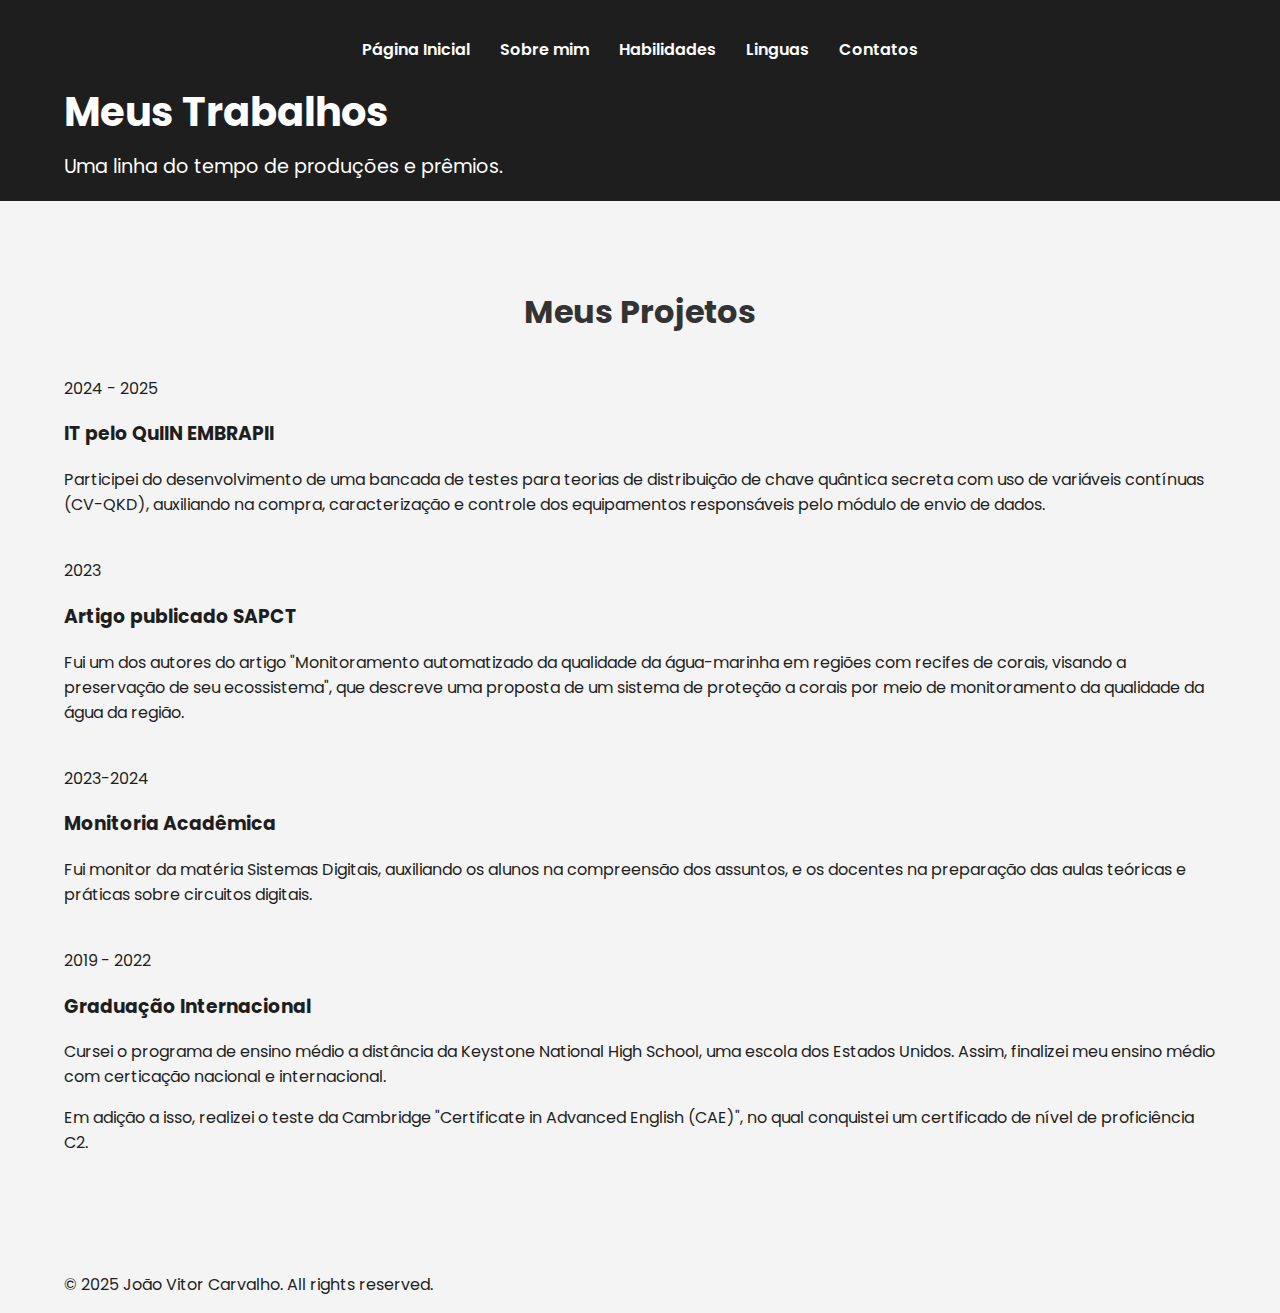
==== projects.html @ 5bf2c5ef "Full update to code" ====
<!DOCTYPE html>
<html lang="en">
  <head>
    <meta charset="UTF-8" />
    <meta name="viewport" content="width=device-width, initial-scale=1.0" />
    <title>My Projects</title>
    <link rel="stylesheet" href="styles.css" />
    <link
      href="https://fonts.googleapis.com/css2?family=Poppins:wght@400;600&display=swap"
      rel="stylesheet"
    />
  </head>
  <body>
    <header>
      <div class="container">
        <nav>
          <ul>
            <li><a href="index.html">Página Inicial</a></li>
            <li><a href="index.html#sobre_mim">Sobre mim</a></li>
            <li><a href="index.html#habilidades">Habilidades</a></li>
            <li><a href="index.html#linguas">Linguas</a></li>
            <li><a href="index.html#social">Contatos</a></li>
          </ul>
        </nav>
        <div class="header-text">
          <h1>Meus Trabalhos</h1>
          <p>Uma linha do tempo de produções e prêmios.</p>
        </div>
      </div>
    </header>

    <section id="projects-timeline">
      <div class="container">
        <h2>Meus Projetos</h2>
        <div class="timeline">
          <!-- QuIIN -->
          <div class="timeline-item">
            <div class="timeline-date">2024 - 2025</div>
            <div class="timeline-content">
              <h3>IT pelo QuIIN EMBRAPII</h3>
              <p>
                Participei do desenvolvimento de uma bancada de testes para
                teorias de distribuição de chave quântica secreta com uso de
                variáveis contínuas (CV-QKD), auxiliando na compra,
                caracterização e controle dos equipamentos responsáveis pelo
                módulo de envio de dados.
              </p>
              <br />
            </div>
          </div>

          <!-- Article -->
          <div class="timeline-item">
            <div class="timeline-date">2023</div>
            <div class="timeline-content">
              <h3>Artigo publicado SAPCT</h3>
              <p>
                Fui um dos autores do artigo "Monitoramento automatizado da
                qualidade da água-marinha em regiões com recifes de corais,
                visando a preservação de seu ecossistema", que descreve uma
                proposta de um sistema de proteção a corais por meio de
                monitoramento da qualidade da água da região.
              </p>
              <br />
            </div>

            <!-- Monitoria -->
            <div class="timeline-item">
              <div class="timeline-date">2023-2024</div>
              <div class="timeline-content">
                <h3>Monitoria Acadêmica</h3>
                <p>
                  Fui monitor da matéria Sistemas Digitais, auxiliando os alunos
                  na compreensão dos assuntos, e os docentes na preparação das
                  aulas teóricas e práticas sobre circuitos digitais.
                </p>
                <br />
              </div>
            </div>

            <!-- High School -->
            <div class="timeline-item">
              <div class="timeline-date">2019 - 2022</div>
              <div class="timeline-content">
                <h3>Graduação Internacional</h3>
                <p>
                  Cursei o programa de ensino médio a distância da Keystone
                  National High School, uma escola dos Estados Unidos. Assim,
                  finalizei meu ensino médio com certicação nacional e
                  internacional.
                </p>
                <p>
                  Em adição a isso, realizei o teste da Cambridge "Certificate
                  in Advanced English (CAE)", no qual conquistei um certificado
                  de nível de proficiência C2.
                </p>
                <br />
              </div>
            </div>
          </div>
        </div>
      </div>
    </section>

    <footer>
      <div class="container">
        <p>&copy; 2025 João Vitor Carvalho. All rights reserved.</p>
      </div>
    </footer>
  </body>
</html>
---- styles.css ----
/* General Styles */
body {
    font-family: 'Poppins', sans-serif;
    margin: 0;
    padding: 0;
    box-sizing: border-box;
    background-color: #f4f4f4;
    color: #1e1e1e;
}

.container {
    width: 90%;
    max-width: 1200px;
    margin: 0 auto;
}

/* Header */
header {
    background: #1e1e1e;
    color: #fff;
    padding: 20px 0;
}

.header-content {
    display: flex;
    align-items: center;
    gap: 20px;
}

.profile-image {
    width: 150px;
    height: 200px;
    border-radius: 10%;
    border: 2px solid #663399;
    object-fit: cover;
}

.header-text {
    text-align: left;
}

header h1 {
    font-size: 2.5rem;
    margin: 0;
}

header h1 span {
    color: #663399;
}

header p {
    font-size: 1.2rem;
    margin: 10px 0 0;
}

nav ul {
    list-style: none;
    padding: 0;
    display: flex;
    justify-content: center;
    margin-bottom: 20px;
}

nav ul li {
    margin: 0 15px;
}

nav ul li a {
    color: #fff;
    text-decoration: none;
    font-weight: 600;
}

nav ul li a:hover {
    color: #ff6f61;
}

/* Sections */
section {
    padding: 60px 0;
}

h2 {
    text-align: center;
    margin-bottom: 40px;
    font-size: 2rem;
    color: #333;
}

/* About Section */
#sobre_mim p {
    text-align: center;
    max-width: 800px;
    margin: 0 auto;
    line-height: 1.6;
}

/* Skills Section */
.skills-list {
    display: flex;
    flex-wrap: wrap;
    justify-content: center;
    gap: 15px;
}

/* Programming Language */
.skill-plang {
    background: #663399;
    color: #fff;
    padding: 10px 20px;
    border-radius: 5px;
    font-weight: 600;
}

/* Hard Skill */
.skill-hitem {
    background: #1e1e1e;
    color: #fff;
    padding: 10px 20px;
    border-radius: 5px;
    font-weight: 600;
}

/* Soft Skill */
.skill-sitem {
    background: #1d64c1;
    color: #fff;
    padding: 10px 20px;
    border-radius: 5px;
    font-weight: 600;
}
/* Projects Section */
.project-grid {
    display: grid;
    grid-template-columns: repeat(auto-fit, minmax(300px, 1fr));
    gap: 20px;
}

.project-item {
    background: #fff;
    padding: 20px;
}
.contact-item{
    background: #fff;
    color: #1e1e1e;
}

a {
    color:#663399;
    vertical-align: middle;
}

.icon-image{
    width: 50px;
    height: 50px;
    border-radius: 0%;
    /* border: 2px solid #1e1e1e; */
    object-fit: cover;
    vertical-align: middle;
}
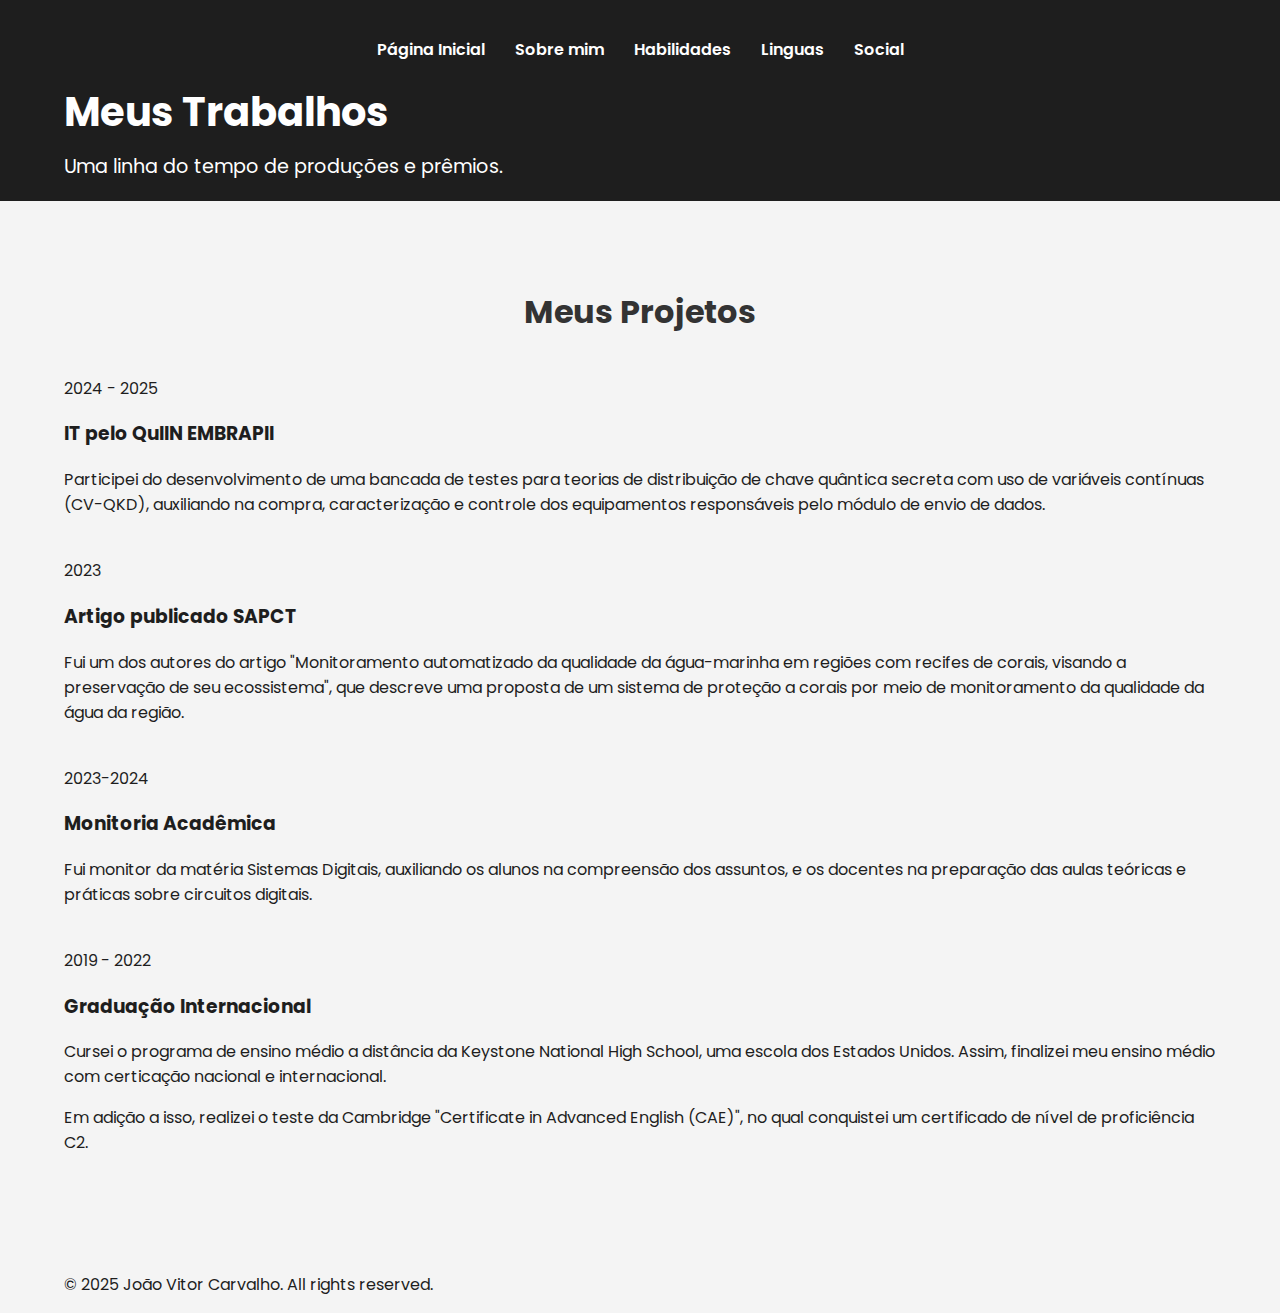
==== commit e910af3a: "Update projects.html" ====
--- a/projects.html
+++ b/projects.html
@@ -19,7 +19,7 @@
             <li><a href="index.html#sobre_mim">Sobre mim</a></li>
             <li><a href="index.html#habilidades">Habilidades</a></li>
             <li><a href="index.html#linguas">Linguas</a></li>
-            <li><a href="index.html#social">Contatos</a></li>
+            <li><a href="index.html#social">Social</a></li>
           </ul>
         </nav>
         <div class="header-text">
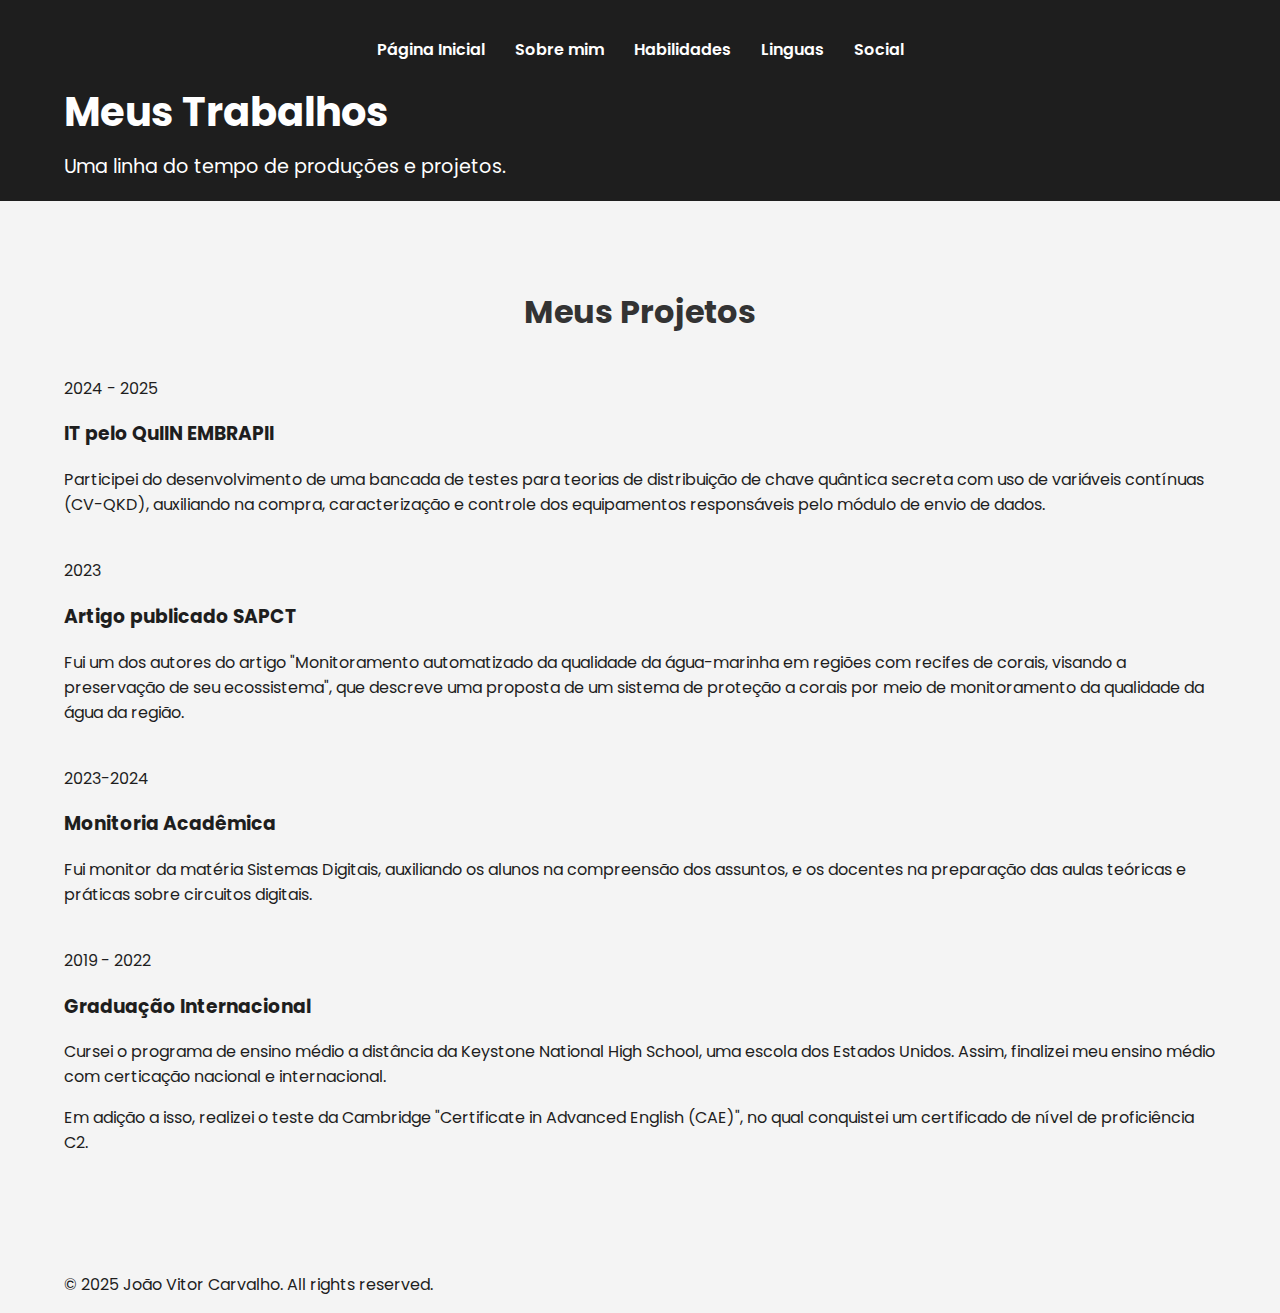
==== commit a54ea440: "Changed a paragraph in projects.html" ====
--- a/projects.html
+++ b/projects.html
@@ -9,6 +9,7 @@
       href="https://fonts.googleapis.com/css2?family=Poppins:wght@400;600&display=swap"
       rel="stylesheet"
     />
+    <link rel="icon" type="image/x-icon" href="Images\favicon.ico" />
   </head>
   <body>
     <header>
@@ -24,7 +25,7 @@
         </nav>
         <div class="header-text">
           <h1>Meus Trabalhos</h1>
-          <p>Uma linha do tempo de produções e prêmios.</p>
+          <p>Uma linha do tempo de produções e projetos.</p>
         </div>
       </div>
     </header>
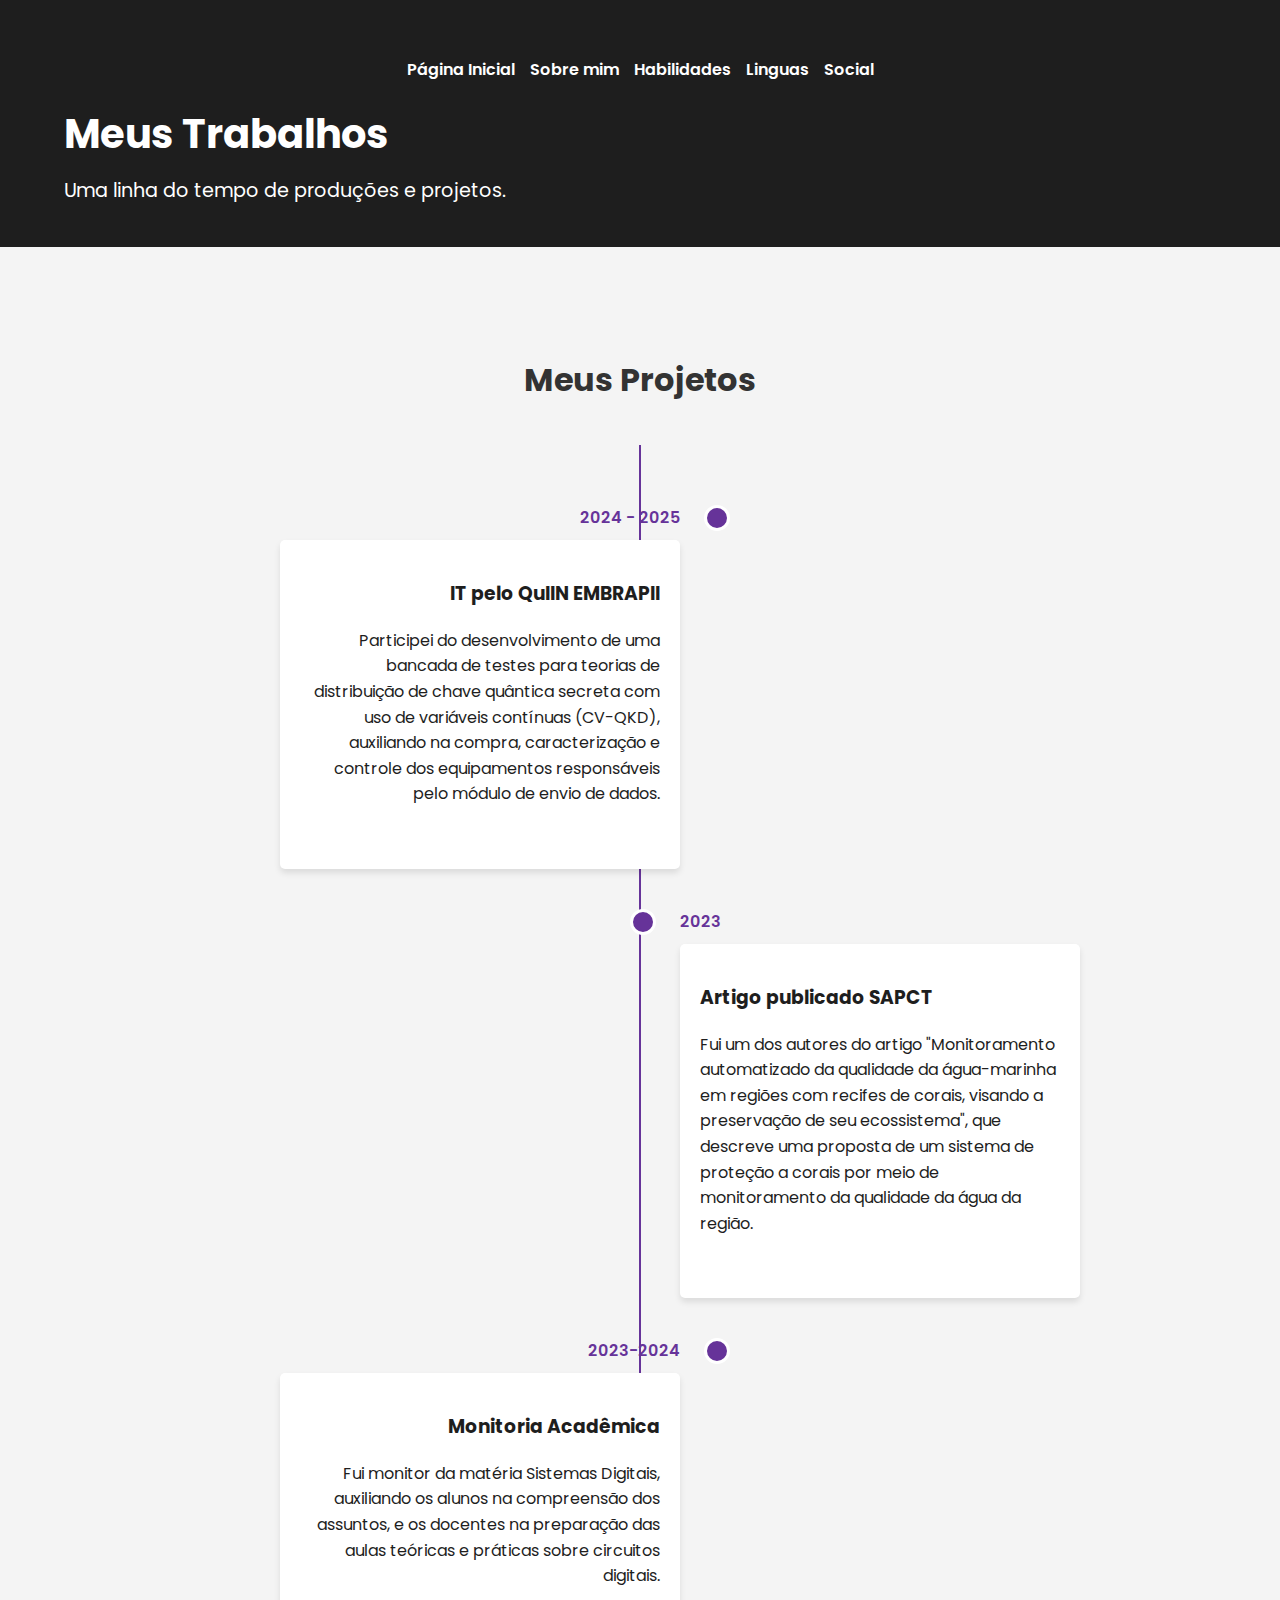
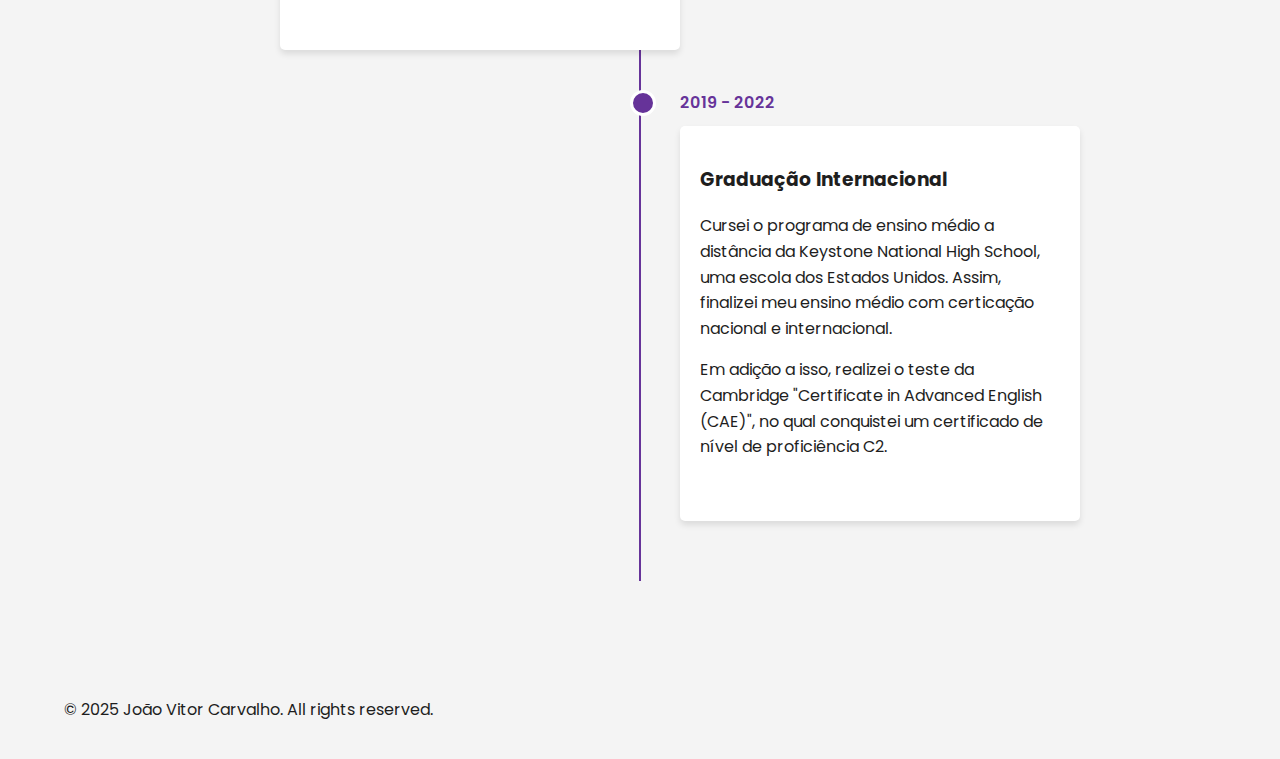
==== commit 3601498f: "Feature" ====
--- a/projects.html
+++ b/projects.html
@@ -9,7 +9,7 @@
       href="https://fonts.googleapis.com/css2?family=Poppins:wght@400;600&display=swap"
       rel="stylesheet"
     />
-    <link rel="icon" type="image/x-icon" href="Images\favicon.ico" />
+    <link rel="icon" type="image/x-icon" href="Images/favicon.ico" />
   </head>
   <body>
     <header>
@@ -64,39 +64,39 @@
               </p>
               <br />
             </div>
+          </div>
 
-            <!-- Monitoria -->
-            <div class="timeline-item">
-              <div class="timeline-date">2023-2024</div>
-              <div class="timeline-content">
-                <h3>Monitoria Acadêmica</h3>
-                <p>
-                  Fui monitor da matéria Sistemas Digitais, auxiliando os alunos
-                  na compreensão dos assuntos, e os docentes na preparação das
-                  aulas teóricas e práticas sobre circuitos digitais.
-                </p>
-                <br />
-              </div>
+          <!-- Monitoria -->
+          <div class="timeline-item">
+            <div class="timeline-date">2023-2024</div>
+            <div class="timeline-content">
+              <h3>Monitoria Acadêmica</h3>
+              <p>
+                Fui monitor da matéria Sistemas Digitais, auxiliando os alunos
+                na compreensão dos assuntos, e os docentes na preparação das
+                aulas teóricas e práticas sobre circuitos digitais.
+              </p>
+              <br />
             </div>
+          </div>
 
-            <!-- High School -->
-            <div class="timeline-item">
-              <div class="timeline-date">2019 - 2022</div>
-              <div class="timeline-content">
-                <h3>Graduação Internacional</h3>
-                <p>
-                  Cursei o programa de ensino médio a distância da Keystone
-                  National High School, uma escola dos Estados Unidos. Assim,
-                  finalizei meu ensino médio com certicação nacional e
-                  internacional.
-                </p>
-                <p>
-                  Em adição a isso, realizei o teste da Cambridge "Certificate
-                  in Advanced English (CAE)", no qual conquistei um certificado
-                  de nível de proficiência C2.
-                </p>
-                <br />
-              </div>
+          <!-- High School -->
+          <div class="timeline-item">
+            <div class="timeline-date">2019 - 2022</div>
+            <div class="timeline-content">
+              <h3>Graduação Internacional</h3>
+              <p>
+                Cursei o programa de ensino médio a distância da Keystone
+                National High School, uma escola dos Estados Unidos. Assim,
+                finalizei meu ensino médio com certicação nacional e
+                internacional.
+              </p>
+              <p>
+                Em adição a isso, realizei o teste da Cambridge "Certificate
+                in Advanced English (CAE)", no qual conquistei um certificado
+                de nível de proficiência C2.
+              </p>
+              <br />
             </div>
           </div>
         </div>
@@ -109,4 +109,4 @@
       </div>
     </footer>
   </body>
-</html>
+</html>--- a/styles.css
+++ b/styles.css
@@ -1,160 +1,273 @@
 /* General Styles */
 body {
-    font-family: 'Poppins', sans-serif;
-    margin: 0;
-    padding: 0;
-    box-sizing: border-box;
-    background-color: #f4f4f4;
-    color: #1e1e1e;
+  font-family: 'Poppins', sans-serif;
+  margin: 0;
+  padding: 0;
+  box-sizing: border-box;
+  background-color: #f4f4f4;
+  color: #1e1e1e;
+  line-height: 1.6;
 }
 
 .container {
-    width: 90%;
-    max-width: 1200px;
-    margin: 0 auto;
+  width: 90%;
+  max-width: 1200px;
+  margin: 0 auto;
+  padding: 20px 0;
 }
 
 /* Header */
 header {
-    background: #1e1e1e;
-    color: #fff;
-    padding: 20px 0;
+  background: #1e1e1e;
+  color: #fff;
+  padding: 20px 0;
 }
 
 .header-content {
-    display: flex;
-    align-items: center;
-    gap: 20px;
+  display: flex;
+  align-items: center;
+  gap: 20px;
 }
 
 .profile-image {
-    width: 150px;
-    height: 200px;
-    border-radius: 10%;
-    border: 2px solid #663399;
-    object-fit: cover;
+  width: 150px;
+  height: 200px;
+  border-radius: 10%;
+  border: 2px solid #663399;
+  object-fit: cover;
 }
 
 .header-text {
-    text-align: left;
+  text-align: left;
 }
 
 header h1 {
-    font-size: 2.5rem;
-    margin: 0;
+  font-size: 2.5rem;
+  margin: 0;
 }
 
 header h1 span {
-    color: #663399;
+  color: #663399;
 }
 
 header p {
-    font-size: 1.2rem;
-    margin: 10px 0 0;
+  font-size: 1.2rem;
+  margin: 10px 0 0;
 }
 
 nav ul {
-    list-style: none;
-    padding: 0;
-    display: flex;
-    justify-content: center;
-    margin-bottom: 20px;
-}
-
-nav ul li {
-    margin: 0 15px;
+  list-style: none;
+  padding: 0;
+  display: flex;
+  justify-content: center;
+  gap: 15px;
+  margin-bottom: 20px;
 }
 
 nav ul li a {
-    color: #fff;
-    text-decoration: none;
-    font-weight: 600;
+  color: #fff;
+  text-decoration: none;
+  font-weight: 600;
 }
 
 nav ul li a:hover {
-    color: #ff6f61;
+  color: #ff6f61;
 }
 
 /* Sections */
 section {
-    padding: 60px 0;
+  padding: 60px 0;
 }
 
 h2 {
-    text-align: center;
-    margin-bottom: 40px;
-    font-size: 2rem;
-    color: #333;
+  text-align: center;
+  margin-bottom: 40px;
+  font-size: 2rem;
+  color: #333;
 }
 
 /* About Section */
 #sobre_mim p {
-    text-align: center;
-    max-width: 800px;
-    margin: 0 auto;
-    line-height: 1.6;
+  text-align: center;
+  max-width: 800px;
+  margin: 0 auto;
+  line-height: 1.6;
 }
 
 /* Skills Section */
 .skills-list {
-    display: flex;
-    flex-wrap: wrap;
-    justify-content: center;
-    gap: 15px;
+  display: flex;
+  flex-wrap: wrap;
+  justify-content: center;
+  gap: 15px;
 }
 
 /* Programming Language */
 .skill-plang {
-    background: #663399;
-    color: #fff;
-    padding: 10px 20px;
-    border-radius: 5px;
-    font-weight: 600;
+  background: #663399;
+  color: #fff;
+  padding: 10px 20px;
+  border-radius: 5px;
+  font-weight: 600;
 }
 
 /* Hard Skill */
 .skill-hitem {
-    background: #1e1e1e;
-    color: #fff;
-    padding: 10px 20px;
-    border-radius: 5px;
-    font-weight: 600;
+  background: #1e1e1e;
+  color: #fff;
+  padding: 10px 20px;
+  border-radius: 5px;
+  font-weight: 600;
 }
 
 /* Soft Skill */
 .skill-sitem {
-    background: #1d64c1;
-    color: #fff;
-    padding: 10px 20px;
-    border-radius: 5px;
-    font-weight: 600;
-}
+  background: #1d64c1;
+  color: #fff;
+  padding: 10px 20px;
+  border-radius: 5px;
+  font-weight: 600;
+}
+
 /* Projects Section */
 .project-grid {
-    display: grid;
-    grid-template-columns: repeat(auto-fit, minmax(300px, 1fr));
-    gap: 20px;
+  display: grid;
+  grid-template-columns: repeat(auto-fit, minmax(300px, 1fr));
+  gap: 20px;
 }
 
 .project-item {
-    background: #fff;
+  background: #fff;
+  padding: 20px;
+}
+
+.contact-item {
+  background: #fff;
+  color: #1e1e1e;
+}
+
+a {
+  color: #663399;
+  vertical-align: middle;
+}
+
+.icon-image {
+  width: 50px;
+  height: 50px;
+  border-radius: 0%;
+  object-fit: cover;
+  vertical-align: middle;
+}
+
+/* Timeline Section */
+.timeline {
+  position: relative;
+  max-width: 800px;
+  margin: 0 auto;
+  padding: 40px 0;
+}
+
+.timeline::before {
+  content: '';
+  position: absolute;
+  top: 0;
+  left: 50%;
+  width: 2px;
+  height: 100%;
+  background: #663399;
+  transform: translateX(-50%);
+}
+
+.timeline-item {
+  padding: 20px 40px;
+  position: relative;
+  width: 50%;
+}
+
+.timeline-item:nth-child(odd) {
+  left: 0;
+  text-align: right;
+}
+
+.timeline-item:nth-child(even) {
+  left: 50%;
+}
+
+.timeline-content {
+  background: #fff;
+  padding: 20px;
+  border-radius: 5px;
+  box-shadow: 0 4px 6px rgba(0, 0, 0, 0.1);
+}
+
+.timeline-date {
+  font-weight: 600;
+  color: #663399;
+  margin-bottom: 10px;
+}
+
+.timeline-item::after {
+  content: '';
+  position: absolute;
+  width: 20px;
+  height: 20px;
+  background: #663399;
+  border: 3px solid #fff;
+  border-radius: 50%;
+  top: 20px;
+  right: -10px;
+  z-index: 1;
+}
+
+.timeline-item:nth-child(even)::after {
+  left: -10px;
+}
+
+/* Responsive Design */
+@media (max-width: 768px) {
+  .header-content {
+    flex-direction: column;
+    text-align: center;
+  }
+
+  nav ul {
+    flex-direction: column;
+    align-items: center;
+  }
+
+  .skills-list {
+    flex-direction: column;
+    align-items: center;
+  }
+
+  .timeline-item {
+    width: 100%;
+    left: 0 !important;
+    text-align: left !important;
     padding: 20px;
-}
-.contact-item{
-    background: #fff;
-    color: #1e1e1e;
-}
-
-a {
-    color:#663399;
-    vertical-align: middle;
-}
-
-.icon-image{
-    width: 50px;
-    height: 50px;
-    border-radius: 0%;
-    /* border: 2px solid #1e1e1e; */
-    object-fit: cover;
-    vertical-align: middle;
+  }
+
+  .timeline-item::after {
+    left: 10px !important;
+    right: auto;
+  }
+
+  .timeline::before {
+    left: 20px;
+  }
+}
+
+@media (max-width: 480px) {
+  .header-text h1 {
+    font-size: 2rem; /* Slightly smaller for mobile */
+  }
+
+  .header-text p {
+    font-size: 1rem; /* Slightly smaller for mobile */
+  }
+
+  .icon-image {
+    width: 30px;
+    height: 30px;
+  }
 }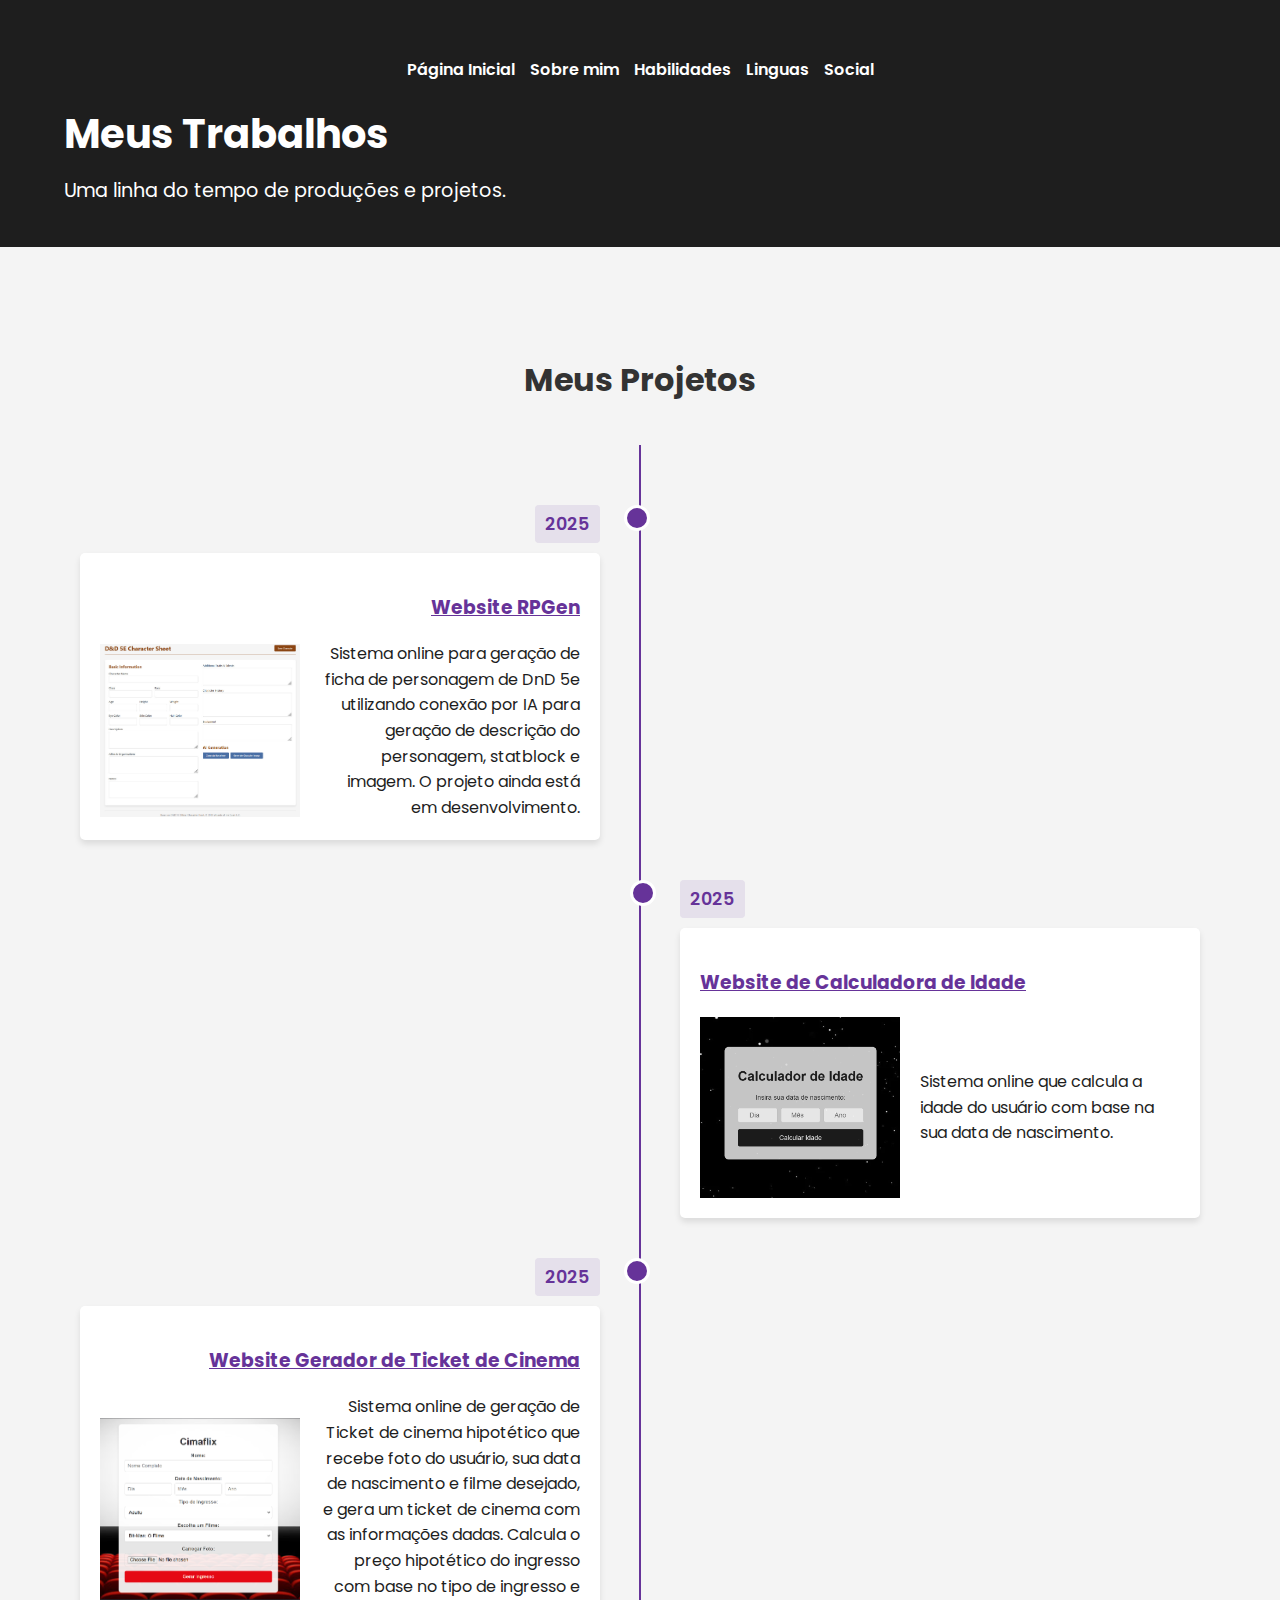
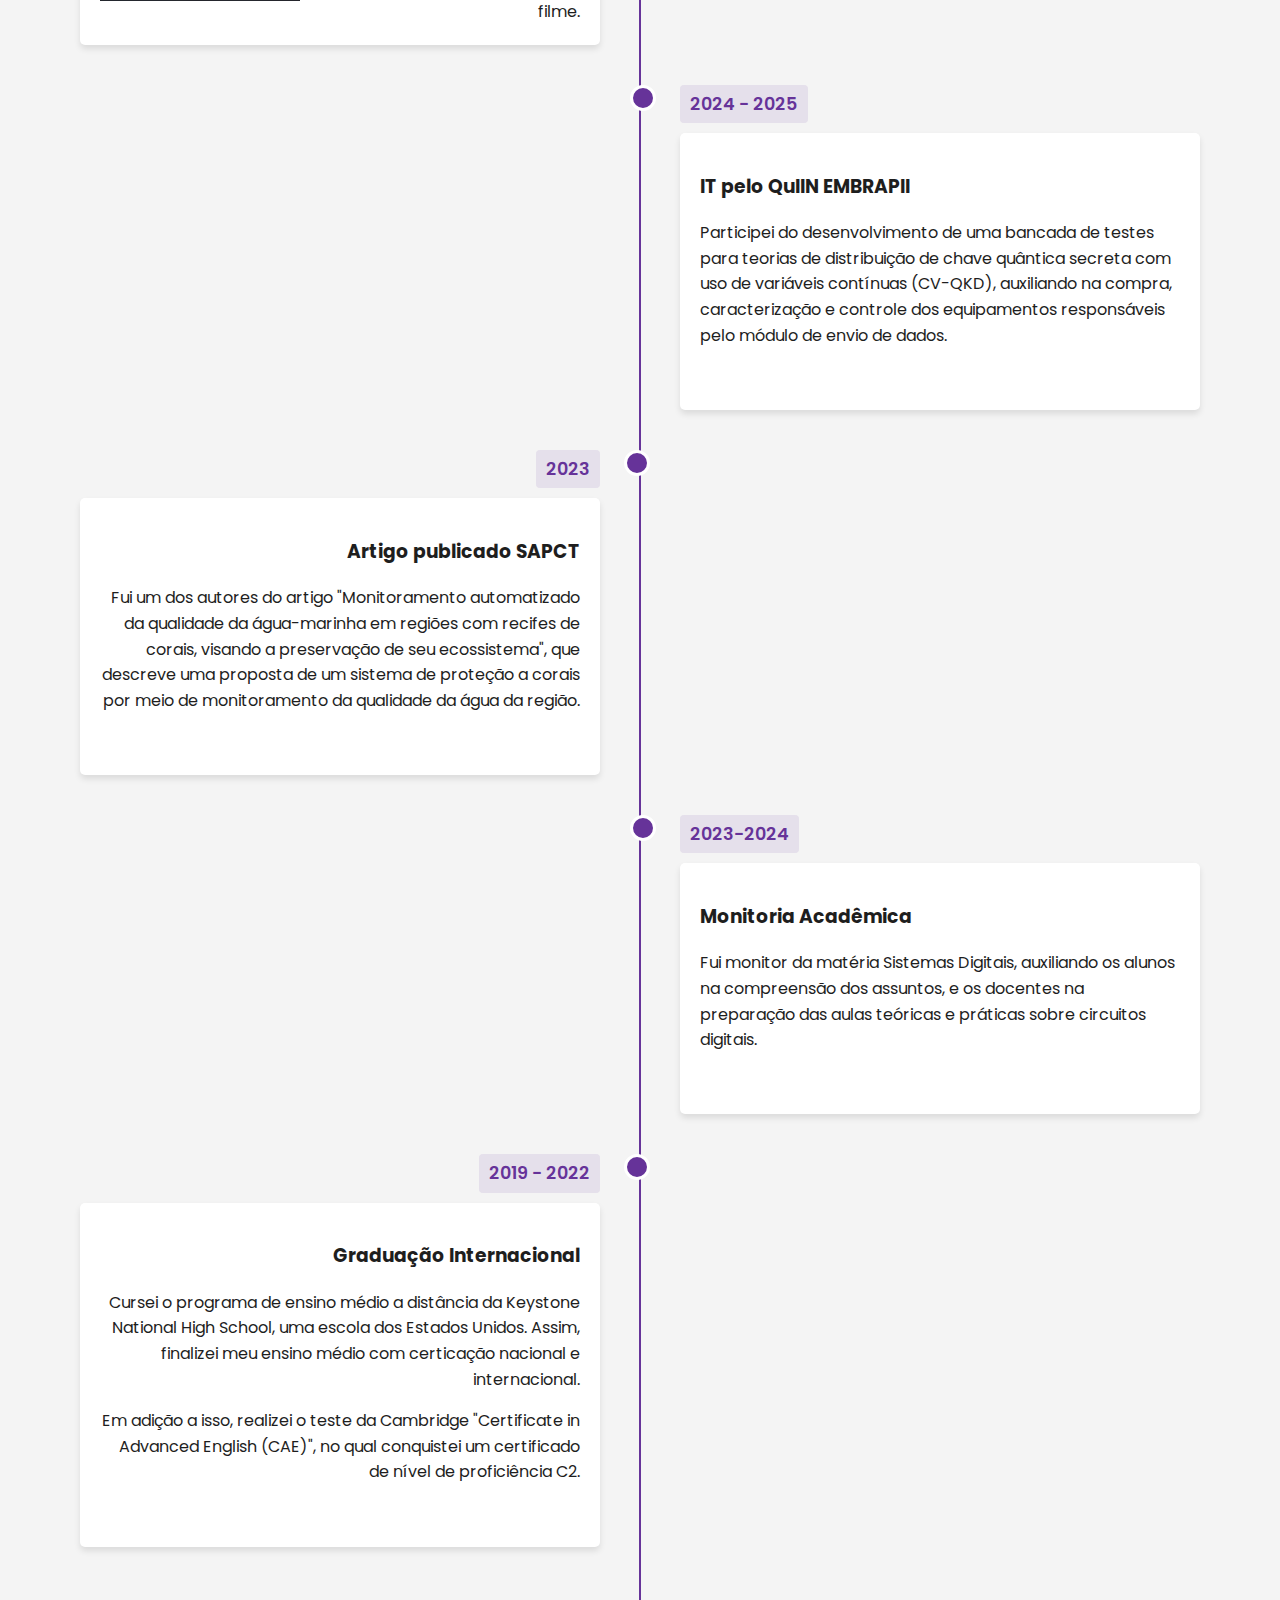
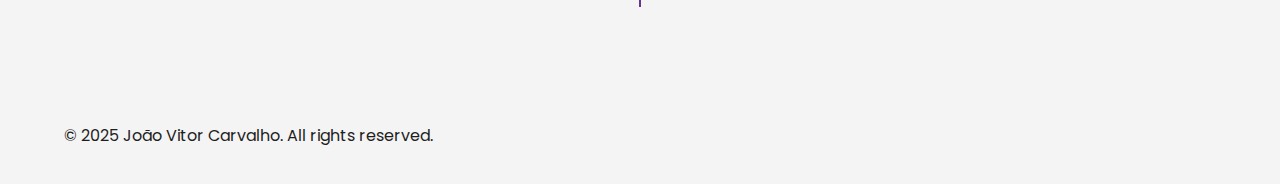
==== commit dc9b9fb0: "Features" ====
--- a/projects.html
+++ b/projects.html
@@ -9,7 +9,7 @@
       href="https://fonts.googleapis.com/css2?family=Poppins:wght@400;600&display=swap"
       rel="stylesheet"
     />
-    <link rel="icon" type="image/x-icon" href="Images/favicon.ico" />
+    <link rel="icon" type="image/x-icon" href="Assets/favicon.ico" />
   </head>
   <body>
     <header>
@@ -34,6 +34,77 @@
       <div class="container">
         <h2>Meus Projetos</h2>
         <div class="timeline">
+          <!-- RPGen -->
+          <div class="timeline-item">
+            <div class="timeline-date">2025</div>
+            <div class="timeline-content">
+              <h3>
+                <a href="https://github.com/Gustavo-Cruzz/RPGen-back"
+                  >Website RPGen</a
+                >
+              </h3>
+              <div class="timeline-item-content">
+                <img
+                  src="Assets/Images/RPGen.jpg"
+                  alt="Ficha de personagem DnD 5e"
+                  class="timeline-item-image"
+                />
+                <div class="timeline-item-text">
+                  Sistema online para geração de ficha de personagem de DnD 5e utilizando conexão por IA para geração de descrição do 
+                  personagem, statblock e imagem. O projeto ainda está em desenvolvimento.
+                </div>
+              </div>
+            </div>
+          </div>
+
+          <!-- Website Calculador de Idade -->
+          <div class="timeline-item">
+            <div class="timeline-date">2025</div>
+            <div class="timeline-content">
+              <h3>
+                <a href="https://github.com/JVCarv41/age-calculator"
+                  >Website de Calculadora de Idade</a
+                >
+              </h3>
+              <div class="timeline-item-content">
+                <img
+                  src="Assets/Images/age-calculator.png"
+                  alt="Calculadora de Idades"
+                  class="timeline-item-image"
+                />
+                <div class="timeline-item-text">
+                  Sistema online que calcula a idade do usuário com base na sua data de nascimento.
+                </div>
+              </div>
+            </div>
+          </div>
+
+          <!-- Website Gerador de Ticket de Cinema -->
+          <div class="timeline-item">
+            <div class="timeline-date">2025</div>
+            <div class="timeline-content">
+              <h3>
+                <a href="https://github.com/JVCarv41/Ticket-Generator"
+                  >Website Gerador de Ticket de Cinema</a
+                >
+              </h3>
+              <div class="timeline-item-content">
+                <img
+                  src="Assets/Images/ticket-generator.png"
+                  alt="Gerador de Tickets"
+                  class="timeline-item-image"
+                />
+                <div class="timeline-item-text">
+                  Sistema online de geração de Ticket de cinema hipotético que
+                  recebe foto do usuário, sua data de nascimento e filme
+                  desejado, e gera um ticket de cinema com as informações dadas.
+                  Calcula o preço hipotético do ingresso com base no tipo de
+                  ingresso e filme.
+                </div>
+              </div>
+            </div>
+          </div>
+
           <!-- QuIIN -->
           <div class="timeline-item">
             <div class="timeline-date">2024 - 2025</div>
@@ -92,9 +163,9 @@
                 internacional.
               </p>
               <p>
-                Em adição a isso, realizei o teste da Cambridge "Certificate
-                in Advanced English (CAE)", no qual conquistei um certificado
-                de nível de proficiência C2.
+                Em adição a isso, realizei o teste da Cambridge "Certificate in
+                Advanced English (CAE)", no qual conquistei um certificado de
+                nível de proficiência C2.
               </p>
               <br />
             </div>
@@ -109,4 +180,4 @@
       </div>
     </footer>
   </body>
-</html>+</html>
--- a/styles.css
+++ b/styles.css
@@ -162,7 +162,7 @@
 /* Timeline Section */
 .timeline {
   position: relative;
-  max-width: 800px;
+  max-width: 1000px;
   margin: 0 auto;
   padding: 40px 0;
 }
@@ -179,13 +179,22 @@
 }
 
 .timeline-item {
+  position: relative;
+  width: 60%;
   padding: 20px 40px;
-  position: relative;
-  width: 50%;
+  box-sizing: border-box;
+  left: -80px;
+}
+
+.timeline-item-content {
+  display: grid;
+  grid-template-columns: 200px 1fr;
+  gap: 20px;
+  align-items: center;
 }
 
 .timeline-item:nth-child(odd) {
-  left: 0;
+  left: -10%;
   text-align: right;
 }
 
@@ -204,6 +213,12 @@
   font-weight: 600;
   color: #663399;
   margin-bottom: 10px;
+  display: inline-block;
+  padding: 5px 10px;
+  background: rgba(102, 51, 153, 0.1);
+  border-radius: 4px;
+  font-size: 1.1rem;
+  white-space: nowrap;
 }
 
 .timeline-item::after {
@@ -215,7 +230,6 @@
   border: 3px solid #fff;
   border-radius: 50%;
   top: 20px;
-  right: -10px;
   z-index: 1;
 }
 
@@ -223,7 +237,24 @@
   left: -10px;
 }
 
+.timeline-item:nth-child(odd)::after {
+  right: -10px;
+}
+
+.timeline-item-image {
+  width: 200px;
+  height: auto;
+  max-height: 200px;
+  object-fit: contain;
+}
+
 /* Responsive Design */
+@media (max-width: 992px) {
+  .timeline-date {
+    font-size: 1rem;
+  }
+}
+
 @media (max-width: 768px) {
   .header-content {
     flex-direction: column;
@@ -240,34 +271,61 @@
     align-items: center;
   }
 
+  .timeline {
+    max-width: 100%;
+    padding: 40px 20px;
+  }
+
   .timeline-item {
     width: 100%;
     left: 0 !important;
     text-align: left !important;
-    padding: 20px;
+    padding: 20px 20px 20px 50px;
   }
 
   .timeline-item::after {
     left: 10px !important;
-    right: auto;
+    right: auto !important;
   }
 
   .timeline::before {
     left: 20px;
   }
+
+  .timeline-date {
+    font-size: 0.95rem;
+    padding: 4px 8px;
+    white-space: normal;
+  }
+
+  .timeline-item-content {
+    grid-template-columns: 1fr;
+  }
+
+  .timeline-item-image {
+    width: 100%;
+    max-width: 200px;
+    margin: 0 auto 15px;
+  }
 }
 
 @media (max-width: 480px) {
   .header-text h1 {
-    font-size: 2rem; /* Slightly smaller for mobile */
+    font-size: 2rem;
   }
 
   .header-text p {
-    font-size: 1rem; /* Slightly smaller for mobile */
+    font-size: 1rem;
   }
 
   .icon-image {
     width: 30px;
     height: 30px;
   }
+
+  .timeline-date {
+    font-size: 0.9rem;
+    padding: 3px 6px;
+    line-height: 1.4;
+  }
 }